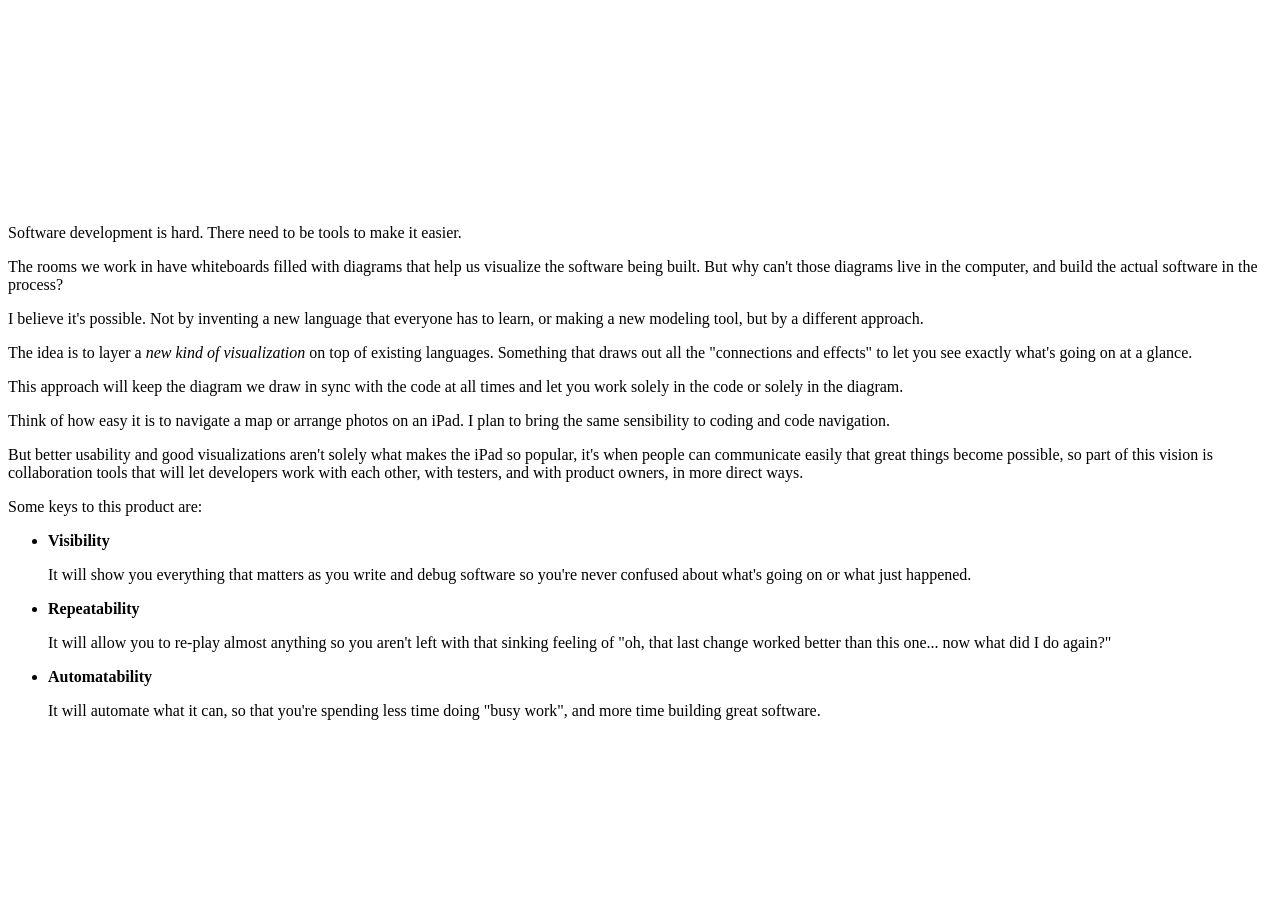
==== index.html @ c9d97ef0 "Remove contact and location details from index.html Removed contact information and location details" ====
<html>

<head>
  <title>co3de</title>
  <link rel="stylesheet" type="text/css" href="index.css" />

  <script src="three.js/build/three.min.js"></script>
  <script src="three.js/GeometryUtils.js"></script>

  <script src="three.js/Detector.js"></script>
  <script src="three.js/stats.min.js"></script>
</head>

<body>
  <div id="container" style="width:400px;height:200px;text-align: center;margin: auto;">
  </div>

<p>Software development is hard.  There need to be tools to make it easier.</p>

<p>The rooms we work in have whiteboards filled with diagrams that help us visualize the software being built.
But why can't those diagrams live in the computer, and build the actual software in the process?</p>

<p>I believe it's possible.  Not by inventing a new language that everyone has to learn, or making a new modeling tool,
but by a different approach.</p>

<p>The idea is to layer a <i>new kind of visualization</i> on top of existing languages.
Something that draws out all the "connections and effects" to let you see exactly what's going on at a glance.</p>

<p>This approach will keep the diagram we draw in sync with the code at all times and let you work solely in the code or
solely in the diagram.</p>

<p>Think of how easy it is to navigate a map or arrange photos on an iPad.   I plan to bring the same sensibility to coding and
code navigation.</p>

<p>But better usability and good visualizations aren't solely what makes the iPad so popular, it's when people can communicate
easily that great things become possible, so part of this vision is collaboration tools that will let
developers work with each other, with testers, and with product owners, in more direct ways.</p>

<p>Some keys to this product are:</p>

<ul>
<li><b>Visibility</b> <p> It will show you everything that matters as you write and debug software so you're never confused about
               what's going on or what just happened.</p>

<li><b>Repeatability</b> <p> It will allow you to re-play almost anything so you aren't left with that sinking feeling of "oh,
                  that last change worked better than this one... now what did I do again?"</p>

<li><b>Automatability</b> <p> It will automate what it can, so that you're spending less time doing "busy work",
                  and more time building great software.</p>
</ul>

<script src="code.js"></script>

</body>

</html>
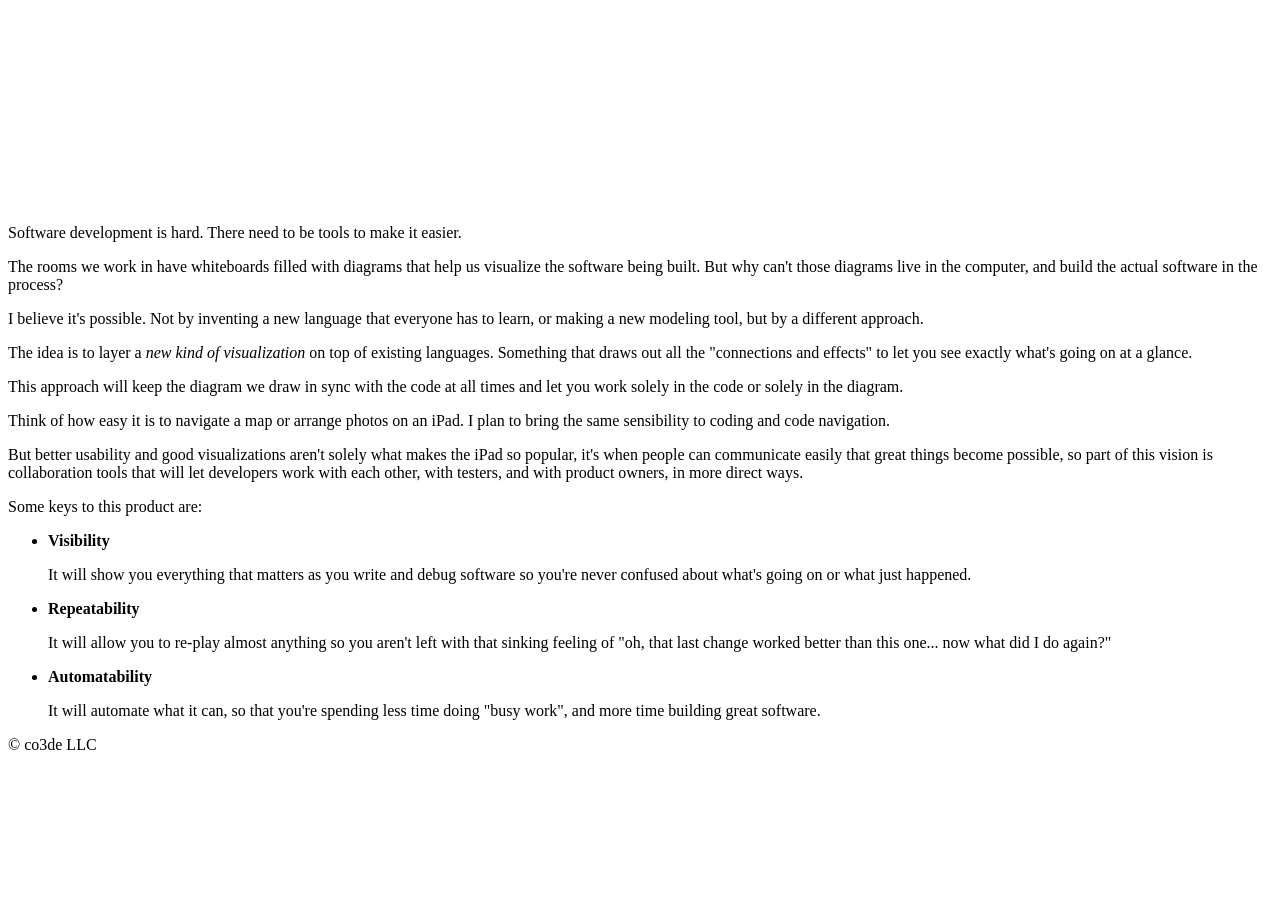
==== commit 4a5e64f9: "Add copyright notice to index.html" ====
--- a/index.html
+++ b/index.html
@@ -49,6 +49,7 @@
                   and more time building great software.</p>
 </ul>
 
+<p>&copy; co3de LLC</p>
 <script src="code.js"></script>
 
 </body>
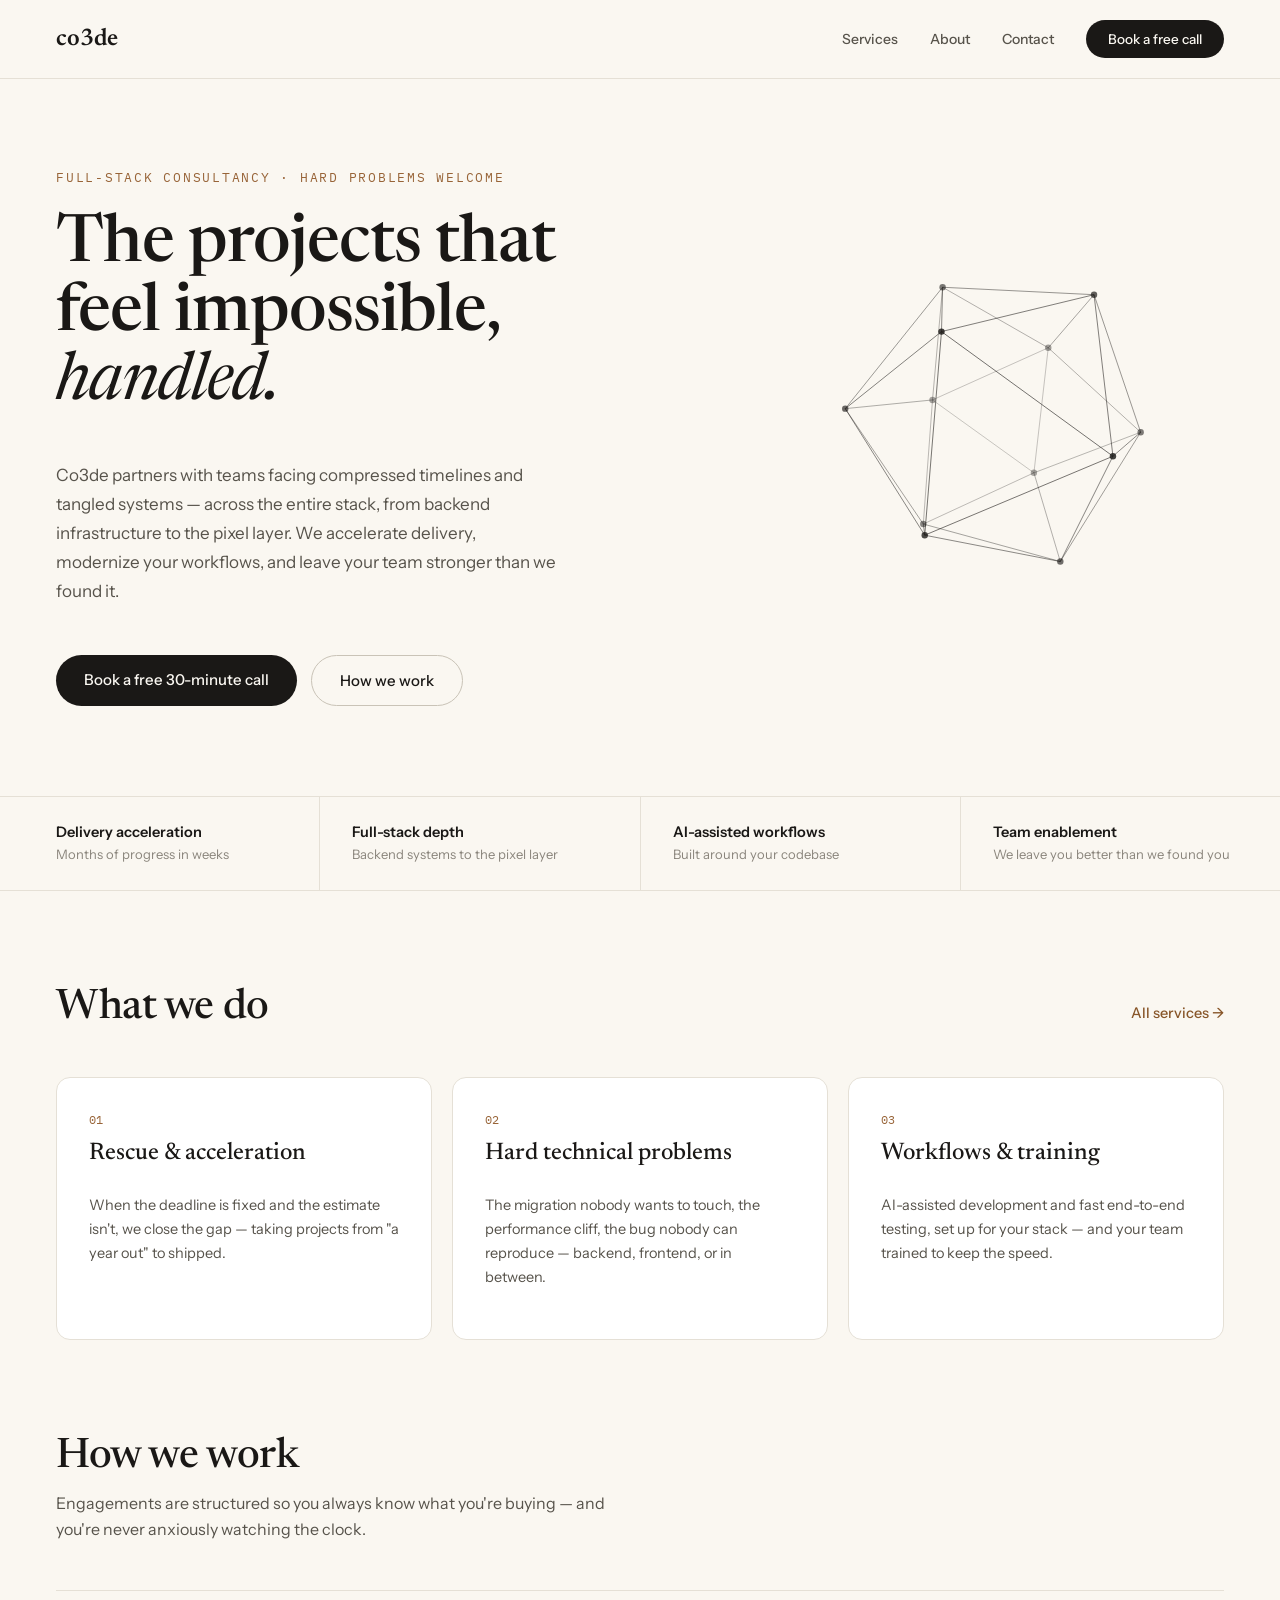
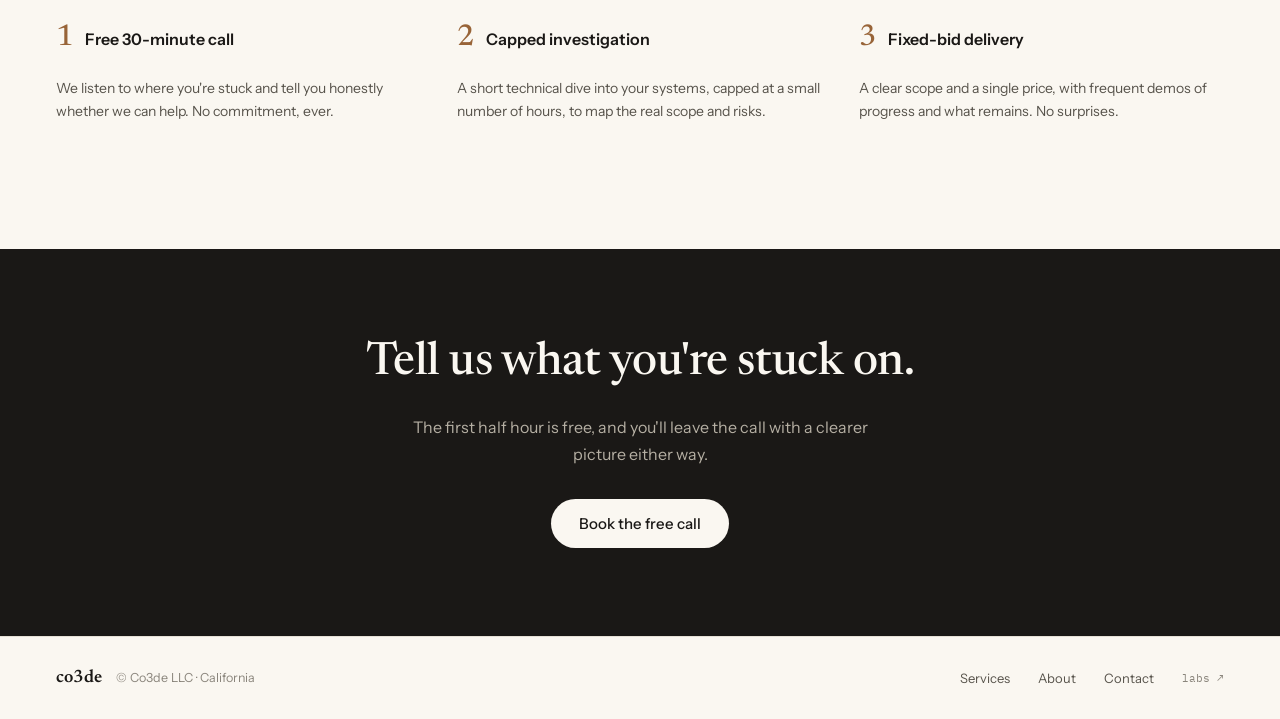
==== commit d98ecb8f: "Redesign co3de.com as 5-page consulting site Replace the old single-page Three.js landing with a ful" ====
--- a/index.html
+++ b/index.html
@@ -1,57 +1,163 @@
-<html>
+<!DOCTYPE html>
+<html lang="en">
+<head>
+  <meta charset="utf-8">
+  <meta name="viewport" content="width=device-width, initial-scale=1">
+  <title>Co3de — Full-Stack Software Consultancy</title>
+  <meta name="description" content="Co3de LLC takes on hard problems in software: project rescue, delivery acceleration, AI-assisted workflows, and team training. Free 30-minute consultation.">
+  <link rel="canonical" href="https://co3de.com/">
+  <meta property="og:title" content="Co3de — Full-Stack Software Consultancy">
+  <meta property="og:description" content="Co3de LLC takes on hard problems in software: project rescue, delivery acceleration, AI-assisted workflows, and team training. Free 30-minute consultation.">
+  <meta property="og:type" content="website">
+  <meta property="og:url" content="https://co3de.com/">
+  <link rel="preconnect" href="https://fonts.googleapis.com">
+  <link rel="preconnect" href="https://fonts.gstatic.com" crossorigin>
+  <link href="https://fonts.googleapis.com/css2?family=Newsreader:ital,opsz,wght@0,6..72,400..700;1,6..72,400..600&family=Instrument+Sans:wght@400;500;600&family=IBM+Plex+Mono:wght@400;500&display=swap" rel="stylesheet">
+  <link rel="icon" href="/favicon.svg" type="image/svg+xml">
+  <link rel="stylesheet" href="/css/style.css">
+  <script type="application/ld+json">
+  {
+    "@context": "https://schema.org",
+    "@type": "ProfessionalService",
+    "name": "Co3de LLC",
+    "url": "https://co3de.com",
+    "email": "hello@co3de.com",
+    "areaServed": "US",
+    "address": { "@type": "PostalAddress", "addressRegion": "California", "addressCountry": "US" }
+  }
+  </script>
+</head>
+<body>
+<div class="page">
 
-<head>
-  <title>co3de</title>
-  <link rel="stylesheet" type="text/css" href="index.css" />
+  <!-- NAV -->
+  <nav class="nav">
+    <a href="/" class="nav-wordmark">co3de</a>
+    <div class="nav-links">
+      <a href="/services" class="nav-link">Services</a>
+      <a href="/about" class="nav-link">About</a>
+      <a href="/contact" class="nav-link">Contact</a>
+      <a href="/contact" class="btn-pill btn-pill-sm btn-solid">Book a free call</a>
+    </div>
+  </nav>
 
-  <script src="three.js/build/three.min.js"></script>
-  <script src="three.js/GeometryUtils.js"></script>
+  <main>
+    <!-- HERO -->
+    <section class="hero">
+      <div class="hero-text">
+        <div class="eyebrow">Full-stack consultancy · Hard problems welcome</div>
+        <h1>The projects that feel impossible, <em>handled.</em></h1>
+        <p class="hero-body">Co3de partners with teams facing compressed timelines and tangled systems — across the entire stack, from backend infrastructure to the pixel layer. We accelerate delivery, modernize your workflows, and leave your team stronger than we found it.</p>
+        <div class="hero-ctas">
+          <a href="/contact" class="btn-pill btn-solid">Book a free 30-minute call</a>
+          <a href="/services" class="btn-pill btn-outline">How we work</a>
+        </div>
+      </div>
+      <div class="hero-canvas">
+        <canvas id="hero-canvas" aria-label="Rotating wireframe icosahedron"></canvas>
+      </div>
+    </section>
 
-  <script src="three.js/Detector.js"></script>
-  <script src="three.js/stats.min.js"></script>
-</head>
+    <!-- CAPABILITY STRIP -->
+    <section class="capability-strip">
+      <div class="capability-cell">
+        <div class="capability-title">Delivery acceleration</div>
+        <div class="capability-caption">Months of progress in weeks</div>
+      </div>
+      <div class="capability-cell">
+        <div class="capability-title">Full-stack depth</div>
+        <div class="capability-caption">Backend systems to the pixel layer</div>
+      </div>
+      <div class="capability-cell">
+        <div class="capability-title">AI-assisted workflows</div>
+        <div class="capability-caption">Built around your codebase</div>
+      </div>
+      <div class="capability-cell">
+        <div class="capability-title">Team enablement</div>
+        <div class="capability-caption">We leave you better than we found you</div>
+      </div>
+    </section>
 
-<body>
-  <div id="container" style="width:400px;height:200px;text-align: center;margin: auto;">
-  </div>
+    <!-- WHAT WE DO -->
+    <section class="section">
+      <div class="section-header">
+        <h2 class="section-title">What we do</h2>
+        <a href="/services" class="section-link">All services →</a>
+      </div>
+      <div class="card-grid">
+        <div class="card">
+          <div class="card-number">01</div>
+          <h3 class="card-title">Rescue &amp; acceleration</h3>
+          <p class="card-body">When the deadline is fixed and the estimate isn't, we close the gap — taking projects from "a year out" to shipped.</p>
+        </div>
+        <div class="card">
+          <div class="card-number">02</div>
+          <h3 class="card-title">Hard technical problems</h3>
+          <p class="card-body">The migration nobody wants to touch, the performance cliff, the bug nobody can reproduce — backend, frontend, or in between.</p>
+        </div>
+        <div class="card">
+          <div class="card-number">03</div>
+          <h3 class="card-title">Workflows &amp; training</h3>
+          <p class="card-body">AI-assisted development and fast end-to-end testing, set up for your stack — and your team trained to keep the speed.</p>
+        </div>
+      </div>
+    </section>
 
-<p>Software development is hard.  There need to be tools to make it easier.</p>
+    <!-- HOW WE WORK -->
+    <section class="section section-top">
+      <div class="how-section">
+        <h2 class="how-title">How we work</h2>
+        <p class="how-intro">Engagements are structured so you always know what you're buying — and you're never anxiously watching the clock.</p>
+      </div>
+      <div class="how-grid">
+        <div class="how-step">
+          <div class="how-step-header">
+            <span class="how-step-num">1</span>
+            <span class="how-step-name">Free 30-minute call</span>
+          </div>
+          <p class="how-step-body">We listen to where you're stuck and tell you honestly whether we can help. No commitment, ever.</p>
+        </div>
+        <div class="how-step">
+          <div class="how-step-header">
+            <span class="how-step-num">2</span>
+            <span class="how-step-name">Capped investigation</span>
+          </div>
+          <p class="how-step-body">A short technical dive into your systems, capped at a small number of hours, to map the real scope and risks.</p>
+        </div>
+        <div class="how-step">
+          <div class="how-step-header">
+            <span class="how-step-num">3</span>
+            <span class="how-step-name">Fixed-bid delivery</span>
+          </div>
+          <p class="how-step-body">A clear scope and a single price, with frequent demos of progress and what remains. No surprises.</p>
+        </div>
+      </div>
+    </section>
 
-<p>The rooms we work in have whiteboards filled with diagrams that help us visualize the software being built.
-But why can't those diagrams live in the computer, and build the actual software in the process?</p>
+    <!-- CTA BAND -->
+    <section class="cta-band">
+      <h2>Tell us what you're stuck on.</h2>
+      <p>The first half hour is free, and you'll leave the call with a clearer picture either way.</p>
+      <a href="/contact" class="btn-pill btn-light" style="margin-top: 8px">Book the free call</a>
+    </section>
+  </main>
 
-<p>I believe it's possible.  Not by inventing a new language that everyone has to learn, or making a new modeling tool,
-but by a different approach.</p>
+  <!-- FOOTER -->
+  <footer class="footer">
+    <div class="footer-left">
+      <span class="footer-wordmark">co3de</span>
+      <span class="footer-copy">© Co3de LLC · California</span>
+    </div>
+    <div class="footer-links">
+      <a href="/services" class="footer-link">Services</a>
+      <a href="/about" class="footer-link">About</a>
+      <a href="/contact" class="footer-link">Contact</a>
+      <a href="/labs" class="footer-labs">labs ↗</a>
+    </div>
+  </footer>
 
-<p>The idea is to layer a <i>new kind of visualization</i> on top of existing languages.
-Something that draws out all the "connections and effects" to let you see exactly what's going on at a glance.</p>
-
-<p>This approach will keep the diagram we draw in sync with the code at all times and let you work solely in the code or
-solely in the diagram.</p>
-
-<p>Think of how easy it is to navigate a map or arrange photos on an iPad.   I plan to bring the same sensibility to coding and
-code navigation.</p>
-
-<p>But better usability and good visualizations aren't solely what makes the iPad so popular, it's when people can communicate
-easily that great things become possible, so part of this vision is collaboration tools that will let
-developers work with each other, with testers, and with product owners, in more direct ways.</p>
-
-<p>Some keys to this product are:</p>
-
-<ul>
-<li><b>Visibility</b> <p> It will show you everything that matters as you write and debug software so you're never confused about
-               what's going on or what just happened.</p>
-
-<li><b>Repeatability</b> <p> It will allow you to re-play almost anything so you aren't left with that sinking feeling of "oh,
-                  that last change worked better than this one... now what did I do again?"</p>
-
-<li><b>Automatability</b> <p> It will automate what it can, so that you're spending less time doing "busy work",
-                  and more time building great software.</p>
-</ul>
-
-<p>&copy; co3de LLC</p>
-<script src="code.js"></script>
-
+</div>
+<script src="/js/animations.js"></script>
+<script>initIcosahedron(document.getElementById('hero-canvas'));</script>
 </body>
-
 </html>
--- a/css/style.css
+++ b/css/style.css
@@ -0,0 +1,922 @@
+/* Reset */
+html, body { margin: 0; padding: 0; background: var(--paper); }
+*, *::before, *::after { box-sizing: border-box; }
+
+/* Design tokens */
+:root {
+  --paper: #FAF7F1;
+  --ink: #1A1816;
+  --body: #57534B;
+  --muted: #8A857C;
+  --border: #E5E0D6;
+  --border-tinted: #E0DACE;
+  --border-input: #D8D3C9;
+  --border-hover: #C9C3B7;
+  --bronze: #9A7142;
+  --bronze: oklch(0.55 0.09 60);
+  --bronze-hover: oklch(0.5 0.09 60);
+  --btn-hover: #3B362E;
+  --btn-light-hover: #E5E0D6;
+  --tinted-bg: #F3EFE6;
+  --dark-muted: #B5AFA3;
+  --error: oklch(0.5 0.16 30);
+  --font-serif: 'Newsreader', Georgia, serif;
+  --font-sans: 'Instrument Sans', system-ui, sans-serif;
+  --font-mono: 'IBM Plex Mono', monospace;
+  --gutter: clamp(20px, 5vw, 56px);
+  --section-py: clamp(48px, 7vw, 96px);
+}
+
+/* Base typography */
+body {
+  font-family: var(--font-sans);
+  color: var(--ink);
+  background: var(--paper);
+  min-height: 100vh;
+  -webkit-font-smoothing: antialiased;
+  -moz-osx-font-smoothing: grayscale;
+}
+
+a { transition: color 150ms ease, background 150ms ease, border-color 150ms ease; }
+
+/* Page wrapper */
+.page {
+  display: flex;
+  flex-direction: column;
+  min-height: 100vh;
+}
+
+/* ---- NAV ---- */
+.nav {
+  display: flex;
+  align-items: center;
+  justify-content: space-between;
+  flex-wrap: wrap;
+  gap: 12px 24px;
+  padding: 20px var(--gutter);
+  border-bottom: 1px solid var(--border);
+}
+.nav-wordmark {
+  font-family: var(--font-serif);
+  font-size: 24px;
+  font-weight: 600;
+  color: var(--ink);
+  text-decoration: none;
+}
+.nav-links {
+  display: flex;
+  align-items: center;
+  flex-wrap: wrap;
+  gap: 12px clamp(16px, 2.5vw, 36px);
+  font-size: 14px;
+  font-weight: 500;
+}
+.nav-link {
+  color: var(--body);
+  text-decoration: none;
+}
+.nav-link:hover { color: var(--ink); }
+.nav-link.active { color: var(--ink); }
+.btn-pill {
+  display: inline-block;
+  padding: 15px 28px;
+  border-radius: 999px;
+  font-size: 15px;
+  font-weight: 500;
+  text-decoration: none;
+  cursor: pointer;
+  transition: background 150ms ease, border-color 150ms ease;
+}
+.btn-pill-sm {
+  padding: 11px 22px;
+  font-size: 13.5px;
+}
+.btn-solid {
+  background: var(--ink);
+  color: var(--paper);
+}
+.btn-solid:hover { background: var(--btn-hover); }
+.btn-outline {
+  border: 1px solid var(--border-hover);
+  color: var(--ink);
+  background: transparent;
+}
+.btn-outline:hover { border-color: var(--ink); }
+.btn-light {
+  background: var(--paper);
+  color: var(--ink);
+}
+.btn-light:hover { background: var(--btn-light-hover); }
+
+/* ---- FOOTER ---- */
+.footer {
+  display: flex;
+  align-items: center;
+  justify-content: space-between;
+  padding: 32px var(--gutter);
+  border-top: 1px solid var(--border);
+  flex-wrap: wrap;
+  gap: 16px;
+}
+.footer-left {
+  display: flex;
+  align-items: baseline;
+  gap: 14px;
+}
+.footer-wordmark {
+  font-family: var(--font-serif);
+  font-size: 18px;
+  font-weight: 600;
+}
+.footer-copy {
+  font-size: 12.5px;
+  color: var(--muted);
+}
+.footer-links {
+  display: flex;
+  align-items: center;
+  gap: 28px;
+  font-size: 13px;
+  color: var(--body);
+}
+.footer-link {
+  color: var(--body);
+  text-decoration: none;
+}
+.footer-link:hover { color: var(--ink); }
+.footer-labs {
+  font-family: var(--font-mono);
+  font-size: 11px;
+  color: var(--muted);
+  text-decoration: none;
+}
+.footer-labs:hover { color: var(--ink); }
+
+/* ---- EYEBROW ---- */
+.eyebrow {
+  font-family: var(--font-mono);
+  font-size: 12.5px;
+  letter-spacing: 0.14em;
+  text-transform: uppercase;
+  color: var(--bronze);
+}
+
+/* ---- CTA BAND ---- */
+.cta-band {
+  background: var(--ink);
+  color: var(--paper);
+  padding: clamp(56px, 8vw, 88px) var(--gutter);
+  display: flex;
+  flex-direction: column;
+  align-items: center;
+  gap: 24px;
+  text-align: center;
+}
+.cta-band h2 {
+  font-family: var(--font-serif);
+  font-size: clamp(32px, 4.5vw, 46px);
+  font-weight: 500;
+  letter-spacing: -0.01em;
+  max-width: 640px;
+  line-height: 1.15;
+  text-wrap: balance;
+  margin: 0;
+}
+.cta-band p {
+  font-size: 16px;
+  line-height: 1.65;
+  color: var(--dark-muted);
+  max-width: 480px;
+  text-wrap: pretty;
+  margin: 0;
+}
+.cta-band-about {
+  padding: clamp(48px, 7vw, 72px) var(--gutter);
+  margin-top: auto;
+}
+.cta-band-about h2 {
+  font-size: clamp(30px, 3.5vw, 40px);
+}
+
+/* ---- HERO (Home) ---- */
+.hero {
+  display: flex;
+  flex-wrap: wrap;
+  align-items: center;
+}
+.hero-text {
+  flex: 1 1 480px;
+  padding: var(--section-py) var(--gutter);
+  display: flex;
+  flex-direction: column;
+  gap: 26px;
+}
+.hero h1 {
+  font-family: var(--font-serif);
+  font-size: clamp(38px, 5.5vw, 66px);
+  font-weight: 500;
+  line-height: 1.05;
+  letter-spacing: -0.015em;
+  text-wrap: pretty;
+  margin: 0;
+}
+.hero h1 em {
+  font-style: italic;
+  font-weight: 400;
+}
+.hero-body {
+  font-size: 17px;
+  line-height: 1.7;
+  color: var(--body);
+  max-width: 500px;
+  text-wrap: pretty;
+}
+.hero-ctas {
+  display: flex;
+  flex-wrap: wrap;
+  gap: 14px;
+  margin-top: 6px;
+}
+.hero-canvas {
+  flex: 1 1 320px;
+  display: flex;
+  align-items: center;
+  justify-content: center;
+  padding: 24px 24px 56px;
+}
+.hero-canvas canvas {
+  width: min(440px, 80vw);
+  aspect-ratio: 1 / 1;
+}
+
+/* ---- CAPABILITY STRIP ---- */
+.capability-strip {
+  display: grid;
+  grid-template-columns: repeat(auto-fit, minmax(230px, 1fr));
+  gap: 1px;
+  background: var(--border);
+  border-top: 1px solid var(--border);
+  border-bottom: 1px solid var(--border);
+}
+.capability-cell {
+  background: var(--paper);
+  padding: 26px 32px;
+  display: flex;
+  flex-direction: column;
+  gap: 4px;
+}
+.capability-cell:first-child {
+  padding-left: var(--gutter);
+}
+.capability-title {
+  font-size: 14.5px;
+  font-weight: 600;
+}
+.capability-caption {
+  font-size: 13px;
+  color: var(--muted);
+  line-height: 1.5;
+}
+
+/* ---- SECTION ---- */
+.section {
+  padding: clamp(56px, 8vw, 96px) var(--gutter);
+}
+.section-top {
+  padding-top: 0;
+}
+.section-header {
+  display: flex;
+  align-items: baseline;
+  justify-content: space-between;
+  gap: 24px;
+  margin-bottom: 48px;
+}
+.section-title {
+  font-family: var(--font-serif);
+  font-size: clamp(30px, 3.5vw, 42px);
+  font-weight: 500;
+  letter-spacing: -0.01em;
+  margin: 0;
+}
+.section-link {
+  font-size: 14.5px;
+  font-weight: 500;
+  color: var(--bronze-hover);
+  text-decoration: none;
+  white-space: nowrap;
+}
+.section-link:hover { color: var(--ink); }
+
+/* ---- CARDS ---- */
+.card-grid {
+  display: grid;
+  grid-template-columns: repeat(auto-fit, minmax(min(100%, 260px), 1fr));
+  gap: 20px;
+}
+.card {
+  border: 1px solid var(--border);
+  border-radius: 14px;
+  padding: 34px 32px;
+  display: flex;
+  flex-direction: column;
+  gap: 12px;
+  background: #FFFFFF;
+  transition: border-color 150ms ease;
+}
+.card:hover { border-color: var(--border-hover); }
+.card-number {
+  font-family: var(--font-mono);
+  font-size: 12px;
+  color: var(--bronze);
+}
+.card-title {
+  font-family: var(--font-serif);
+  font-size: 24px;
+  font-weight: 500;
+  line-height: 1.2;
+  margin: 0;
+}
+.card-body {
+  font-size: 14.5px;
+  line-height: 1.65;
+  color: var(--body);
+}
+
+/* ---- HOW WE WORK ---- */
+.how-section {
+  display: flex;
+  flex-direction: column;
+  gap: 12px;
+  margin-bottom: 48px;
+}
+.how-title {
+  font-family: var(--font-serif);
+  font-size: clamp(30px, 3.5vw, 42px);
+  font-weight: 500;
+  letter-spacing: -0.01em;
+  margin: 0;
+}
+.how-intro {
+  font-size: 16px;
+  line-height: 1.65;
+  color: var(--body);
+  max-width: 560px;
+  text-wrap: pretty;
+  margin: 0;
+}
+.how-grid {
+  display: grid;
+  grid-template-columns: repeat(auto-fit, minmax(min(100%, 260px), 1fr));
+  gap: 0 36px;
+  border-top: 1px solid var(--border);
+}
+.how-step {
+  padding: 32px 0 16px;
+  display: flex;
+  flex-direction: column;
+  gap: 10px;
+}
+.how-step-header {
+  display: flex;
+  align-items: baseline;
+  gap: 12px;
+}
+.how-step-num {
+  font-family: var(--font-serif);
+  font-size: 30px;
+  font-weight: 500;
+  color: var(--bronze);
+}
+.how-step-name {
+  font-size: 16px;
+  font-weight: 600;
+}
+.how-step-body {
+  font-size: 14px;
+  line-height: 1.65;
+  color: var(--body);
+}
+
+/* ---- SERVICES PAGE ---- */
+.services-header {
+  display: flex;
+  flex-wrap: wrap;
+  align-items: center;
+  padding: clamp(48px, 7vw, 80px) var(--gutter) clamp(40px, 6vw, 64px);
+  gap: 32px;
+}
+.services-header-text {
+  flex: 1 1 420px;
+  display: flex;
+  flex-direction: column;
+  gap: 20px;
+}
+.services-header h1 {
+  font-family: var(--font-serif);
+  font-size: clamp(34px, 4.5vw, 54px);
+  font-weight: 500;
+  line-height: 1.07;
+  letter-spacing: -0.015em;
+  max-width: 640px;
+  text-wrap: pretty;
+  margin: 0;
+}
+.services-header-body {
+  font-size: 16.5px;
+  line-height: 1.7;
+  color: var(--body);
+  max-width: 560px;
+  text-wrap: pretty;
+}
+.services-header canvas {
+  width: min(260px, 60vw);
+  aspect-ratio: 1 / 1;
+}
+.service-list {
+  padding: 0 var(--gutter) clamp(48px, 7vw, 80px);
+  display: flex;
+  flex-direction: column;
+}
+.service-row {
+  display: flex;
+  flex-wrap: wrap;
+  gap: 16px 32px;
+  padding: 36px 0;
+  border-top: 1px solid var(--border);
+}
+.service-row:last-child {
+  border-bottom: 1px solid var(--border);
+}
+.service-num {
+  font-family: var(--font-mono);
+  font-size: 13px;
+  color: var(--bronze);
+  padding-top: 8px;
+  width: 48px;
+}
+.service-name {
+  font-family: var(--font-serif);
+  font-size: clamp(23px, 2.4vw, 28px);
+  font-weight: 500;
+  line-height: 1.2;
+  flex: 1 1 240px;
+}
+.service-desc {
+  font-size: 15px;
+  line-height: 1.7;
+  color: var(--body);
+  text-wrap: pretty;
+  flex: 1.3 1 320px;
+}
+
+/* Engagement model band */
+.engagement-band {
+  background: var(--tinted-bg);
+  padding: clamp(48px, 7vw, 80px) var(--gutter);
+  display: flex;
+  flex-direction: column;
+  gap: 44px;
+}
+.engagement-band h2 {
+  font-family: var(--font-serif);
+  font-size: clamp(30px, 3.5vw, 40px);
+  font-weight: 500;
+  letter-spacing: -0.01em;
+  margin: 0;
+}
+.engagement-intro {
+  font-size: 16px;
+  line-height: 1.65;
+  color: var(--body);
+  max-width: 560px;
+  text-wrap: pretty;
+  margin: 0;
+}
+.engagement-card {
+  background: #FFFFFF;
+  border: 1px solid var(--border-tinted);
+  border-radius: 14px;
+  padding: 30px 30px 34px;
+  display: flex;
+  flex-direction: column;
+  gap: 10px;
+}
+.engagement-card-header {
+  display: flex;
+  align-items: baseline;
+  justify-content: space-between;
+}
+.engagement-card-num {
+  font-family: var(--font-serif);
+  font-size: 30px;
+  font-weight: 500;
+  color: var(--bronze);
+}
+.engagement-card-tag {
+  font-family: var(--font-mono);
+  font-size: 11px;
+  color: var(--muted);
+}
+.engagement-card-title {
+  font-size: 16px;
+  font-weight: 600;
+}
+.engagement-card-body {
+  font-size: 14px;
+  line-height: 1.65;
+  color: var(--body);
+}
+.engagement-band > .btn-pill {
+  align-self: flex-start;
+}
+
+/* ---- ABOUT PAGE ---- */
+.about-header {
+  padding: clamp(48px, 7vw, 80px) var(--gutter) 0;
+  display: flex;
+  flex-direction: column;
+  gap: 20px;
+  max-width: 820px;
+}
+.about-header h1 {
+  font-family: var(--font-serif);
+  font-size: clamp(34px, 4.5vw, 54px);
+  font-weight: 500;
+  line-height: 1.07;
+  letter-spacing: -0.015em;
+  text-wrap: pretty;
+  margin: 0;
+}
+.about-story {
+  padding: 48px var(--gutter) clamp(48px, 7vw, 80px);
+  display: grid;
+  grid-template-columns: repeat(auto-fit, minmax(min(100%, 380px), 1fr));
+  gap: clamp(40px, 5vw, 72px);
+}
+.about-paragraphs {
+  display: flex;
+  flex-direction: column;
+  gap: 24px;
+  font-size: 16.5px;
+  line-height: 1.75;
+  color: var(--body);
+  max-width: 600px;
+}
+.about-paragraphs p {
+  text-wrap: pretty;
+  margin: 0;
+}
+.principles {
+  display: flex;
+  flex-direction: column;
+  gap: 14px;
+}
+.principles-label {
+  font-size: 13px;
+  font-weight: 600;
+  text-transform: uppercase;
+  letter-spacing: 0.08em;
+  color: var(--muted);
+  padding-bottom: 6px;
+}
+.principle {
+  border-top: 1px solid var(--border);
+  padding: 20px 0;
+  display: flex;
+  flex-direction: column;
+  gap: 6px;
+}
+.principle:last-child {
+  border-bottom: 1px solid var(--border);
+}
+.principle-title {
+  font-family: var(--font-serif);
+  font-size: 21px;
+  font-weight: 500;
+}
+.principle-desc {
+  font-size: 14px;
+  line-height: 1.6;
+  color: var(--muted);
+}
+
+/* Labs callout */
+.labs-callout {
+  margin: 0 var(--gutter) clamp(48px, 7vw, 80px);
+  border: 1px solid var(--border);
+  border-radius: 14px;
+  padding: 28px 32px;
+  display: flex;
+  flex-wrap: wrap;
+  align-items: center;
+  justify-content: space-between;
+  gap: 18px 24px;
+  background: var(--tinted-bg);
+}
+.labs-callout-label {
+  font-family: var(--font-mono);
+  font-size: 11px;
+  letter-spacing: 0.12em;
+  text-transform: uppercase;
+  color: var(--muted);
+}
+.labs-callout-body {
+  font-size: 14.5px;
+  line-height: 1.6;
+  color: var(--body);
+  max-width: 560px;
+}
+.labs-callout-link {
+  font-size: 14px;
+  font-weight: 500;
+  color: var(--bronze-hover);
+  text-decoration: none;
+  white-space: nowrap;
+}
+.labs-callout-link:hover { color: var(--ink); }
+
+/* ---- LABS PAGE ---- */
+.labs-article {
+  padding: clamp(48px, 7vw, 80px) var(--gutter) var(--section-py);
+  display: flex;
+  justify-content: center;
+  flex: 1;
+}
+.labs-content {
+  max-width: 660px;
+  display: flex;
+  flex-direction: column;
+  gap: 26px;
+}
+.labs-content h1 {
+  font-family: var(--font-serif);
+  font-size: clamp(32px, 4.5vw, 46px);
+  font-weight: 500;
+  line-height: 1.1;
+  letter-spacing: -0.015em;
+  text-wrap: pretty;
+  margin: 0;
+}
+.labs-body {
+  font-size: 16.5px;
+  line-height: 1.8;
+  color: var(--body);
+  display: flex;
+  flex-direction: column;
+  gap: 20px;
+}
+.labs-body p {
+  text-wrap: pretty;
+  margin: 0;
+}
+.labs-principles {
+  display: flex;
+  flex-direction: column;
+  margin-top: 8px;
+}
+.labs-principle {
+  border-top: 1px solid var(--border);
+  padding: 20px 0;
+  display: grid;
+  grid-template-columns: minmax(110px, 160px) 1fr;
+  gap: 20px;
+}
+.labs-principle:last-child {
+  border-bottom: 1px solid var(--border);
+}
+.labs-principle-label {
+  font-family: var(--font-serif);
+  font-size: 19px;
+  font-weight: 500;
+}
+.labs-principle-desc {
+  font-size: 14.5px;
+  line-height: 1.7;
+  color: var(--body);
+}
+.labs-note {
+  font-size: 14px;
+  line-height: 1.65;
+  color: var(--muted);
+  text-wrap: pretty;
+}
+.labs-back {
+  font-size: 14.5px;
+  font-weight: 500;
+  color: var(--bronze-hover);
+  text-decoration: none;
+}
+.labs-back:hover { color: var(--ink); }
+
+/* ---- CONTACT PAGE ---- */
+.contact-grid {
+  display: grid;
+  grid-template-columns: repeat(auto-fit, minmax(min(100%, 380px), 1fr));
+  gap: clamp(40px, 5vw, 72px);
+  padding: clamp(48px, 7vw, 80px) var(--gutter) var(--section-py);
+  flex: 1;
+}
+.contact-left {
+  display: flex;
+  flex-direction: column;
+  gap: 24px;
+  max-width: 480px;
+}
+.contact-left h1 {
+  font-family: var(--font-serif);
+  font-size: clamp(34px, 4.5vw, 52px);
+  font-weight: 500;
+  line-height: 1.07;
+  letter-spacing: -0.015em;
+  text-wrap: pretty;
+  margin: 0;
+}
+.contact-intro {
+  font-size: 16px;
+  line-height: 1.7;
+  color: var(--body);
+  text-wrap: pretty;
+}
+.contact-steps {
+  display: flex;
+  flex-direction: column;
+  margin-top: 12px;
+}
+.contact-step {
+  display: flex;
+  gap: 16px;
+  align-items: baseline;
+  padding: 16px 0;
+  border-top: 1px solid var(--border);
+}
+.contact-step:last-child {
+  border-bottom: 1px solid var(--border);
+}
+.contact-step-num {
+  font-family: var(--font-serif);
+  font-size: 22px;
+  font-weight: 500;
+  color: var(--bronze);
+  min-width: 24px;
+}
+.contact-step-text {
+  font-size: 14.5px;
+  line-height: 1.6;
+  color: var(--body);
+}
+.contact-step-text strong {
+  color: var(--ink);
+  font-weight: 600;
+}
+.contact-email {
+  display: flex;
+  align-items: center;
+  gap: 20px;
+  margin-top: 8px;
+}
+.contact-email canvas {
+  width: 96px;
+  height: 96px;
+}
+.contact-email-text {
+  font-size: 13.5px;
+  line-height: 1.6;
+  color: var(--muted);
+}
+.contact-email-link {
+  color: var(--bronze-hover);
+  text-decoration: none;
+  font-weight: 500;
+}
+.contact-email-link:hover { color: var(--ink); }
+
+/* Form card */
+.form-card {
+  background: #FFFFFF;
+  border: 1px solid var(--border-tinted);
+  border-radius: 16px;
+  padding: clamp(24px, 3.5vw, 40px);
+  display: flex;
+  flex-direction: column;
+  gap: 22px;
+  box-shadow: 0 24px 48px -36px rgba(26,24,22,0.3);
+}
+.form-row {
+  display: grid;
+  grid-template-columns: repeat(auto-fit, minmax(min(100%, 200px), 1fr));
+  gap: 18px;
+}
+.form-group {
+  display: flex;
+  flex-direction: column;
+  gap: 8px;
+}
+.form-label {
+  font-size: 13px;
+  font-weight: 600;
+  color: var(--body);
+}
+.form-label-optional {
+  font-weight: 400;
+  color: var(--muted);
+}
+.form-input,
+.form-textarea {
+  font-family: var(--font-sans);
+  font-size: 15px;
+  padding: 13px 16px;
+  border: 1px solid var(--border-input);
+  border-radius: 10px;
+  background: var(--paper);
+  color: var(--ink);
+  outline: none;
+  width: 100%;
+  transition: border-color 150ms ease, background 150ms ease;
+}
+.form-input:focus,
+.form-textarea:focus {
+  border-color: var(--bronze);
+  background: #FFFFFF;
+}
+.form-textarea {
+  resize: vertical;
+  line-height: 1.6;
+}
+.form-error {
+  font-size: 13.5px;
+  color: var(--error);
+  line-height: 1.5;
+}
+.form-submit {
+  font-family: var(--font-sans);
+  background: var(--ink);
+  color: var(--paper);
+  padding: 16px 28px;
+  border-radius: 999px;
+  font-size: 15px;
+  font-weight: 500;
+  border: none;
+  cursor: pointer;
+  align-self: flex-start;
+  transition: background 150ms ease;
+}
+.form-submit:hover { background: var(--btn-hover); }
+
+/* Success state */
+.form-success {
+  background: #FFFFFF;
+  border: 1px solid var(--border-tinted);
+  border-radius: 16px;
+  padding: clamp(40px, 6vw, 64px) clamp(24px, 4vw, 48px);
+  display: flex;
+  flex-direction: column;
+  align-items: center;
+  gap: 18px;
+  text-align: center;
+  box-shadow: 0 24px 48px -36px rgba(26,24,22,0.3);
+}
+.form-success-icon {
+  width: 56px;
+  height: 56px;
+  border-radius: 50%;
+  background: var(--bronze);
+  color: var(--paper);
+  display: flex;
+  align-items: center;
+  justify-content: center;
+  font-size: 26px;
+}
+.form-success h2 {
+  font-family: var(--font-serif);
+  font-size: 30px;
+  font-weight: 500;
+  margin: 0;
+}
+.form-success p {
+  font-size: 15px;
+  line-height: 1.65;
+  color: var(--body);
+  max-width: 360px;
+  margin: 0;
+}
+.form-reset-link {
+  font-size: 14px;
+  font-weight: 500;
+  color: var(--bronze-hover);
+  cursor: pointer;
+  margin-top: 8px;
+  background: none;
+  border: none;
+  font-family: var(--font-sans);
+}
+.form-reset-link:hover { color: var(--ink); }
+
+[hidden] { display: none !important; }
+
+@media (prefers-reduced-motion: reduce) {
+  *, *::before, *::after {
+    transition-duration: 0s !important;
+    animation-duration: 0s !important;
+  }
+}
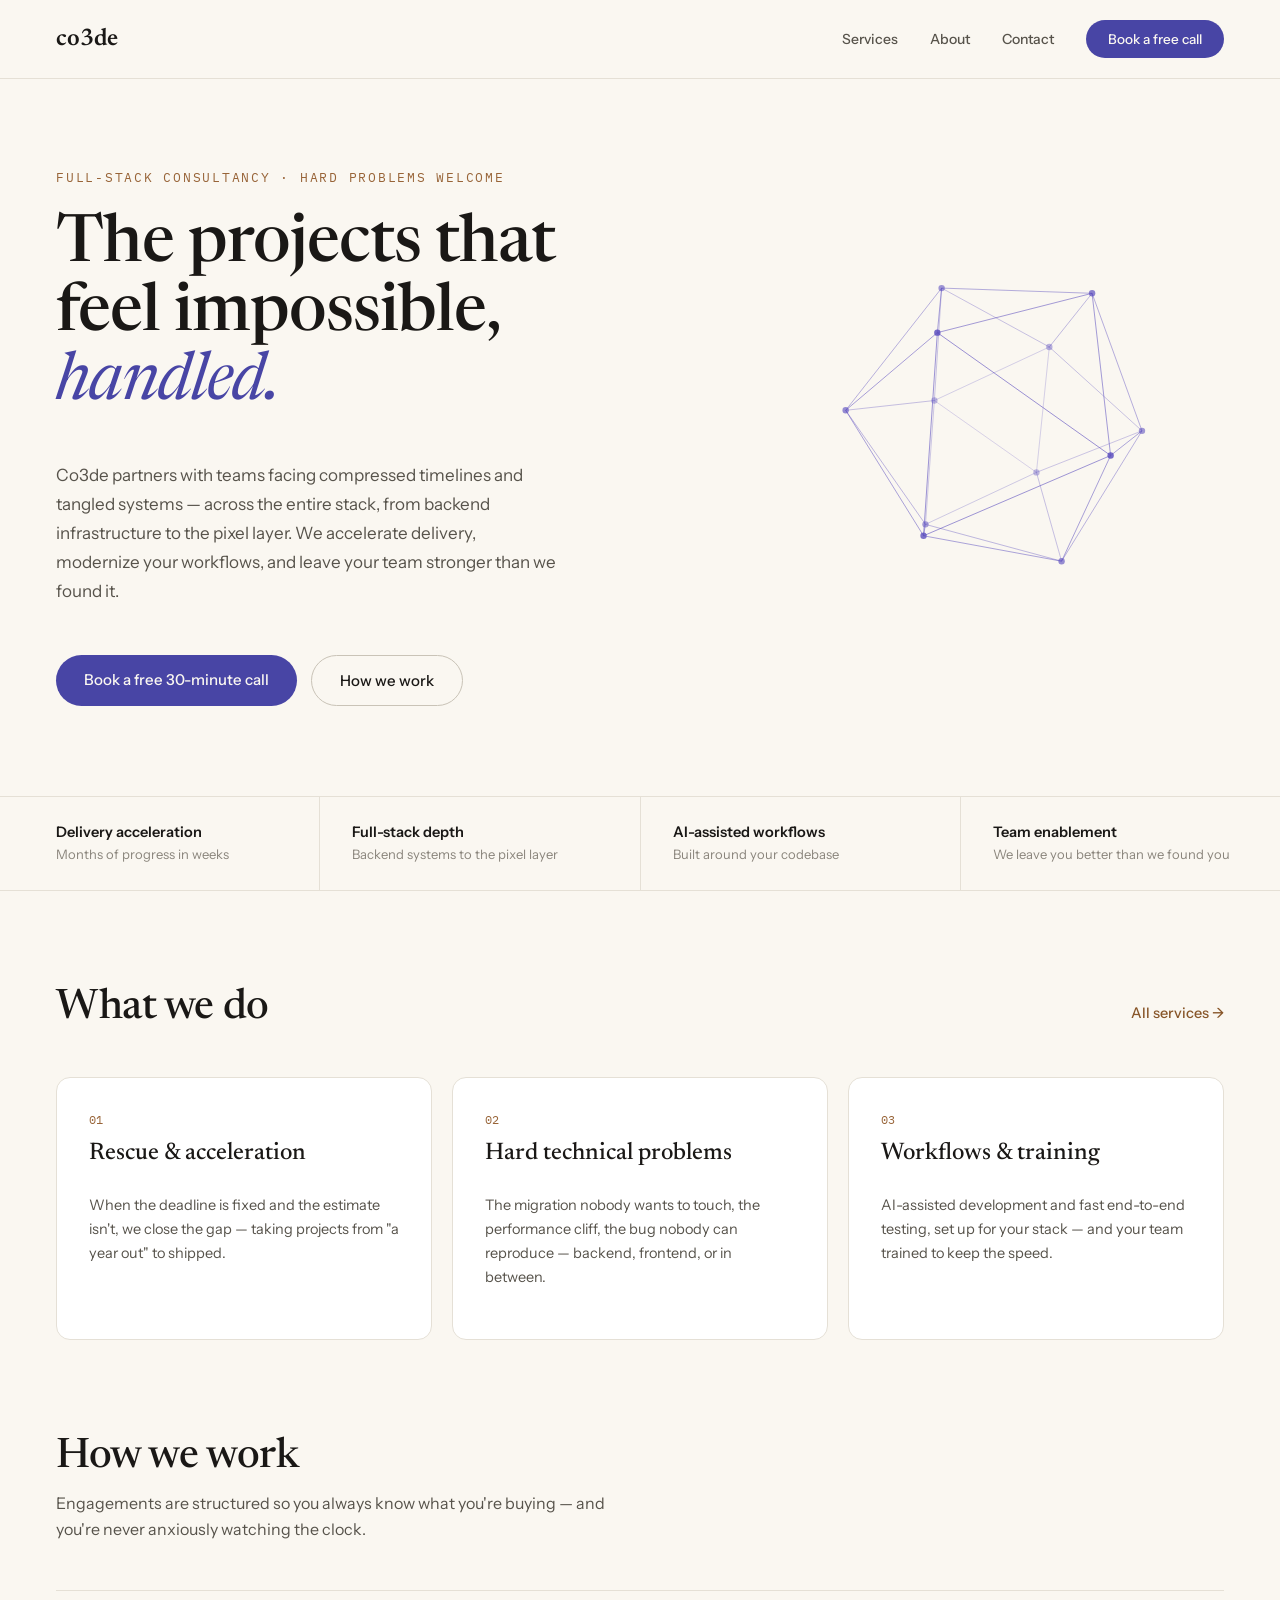
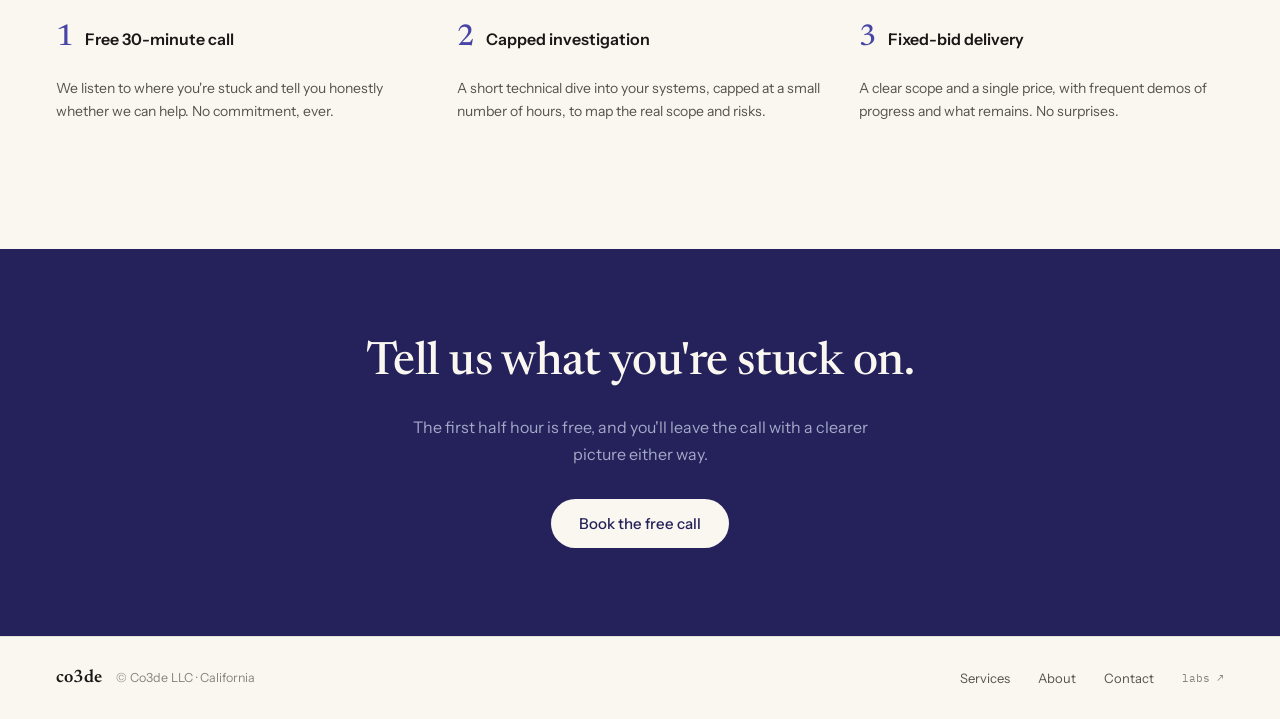
==== commit c45f3181: "Add typewriter effect for hero "handled." text Co-Authored-By: Claude Opus 4.6 (1M context) <noreply" ====
--- a/index.html
+++ b/index.html
@@ -46,7 +46,7 @@
     <section class="hero">
       <div class="hero-text">
         <div class="eyebrow">Full-stack consultancy · Hard problems welcome</div>
-        <h1>The projects that feel impossible, <em>handled.</em></h1>
+        <h1>The projects that feel impossible, <em id="hero-typed" aria-label="handled."></em><span class="hero-cursor" id="hero-cursor"></span></h1>
         <p class="hero-body">Co3de partners with teams facing compressed timelines and tangled systems — across the entire stack, from backend infrastructure to the pixel layer. We accelerate delivery, modernize your workflows, and leave your team stronger than we found it.</p>
         <div class="hero-ctas">
           <a href="/contact" class="btn-pill btn-solid">Book a free 30-minute call</a>
@@ -158,6 +158,29 @@
 
 </div>
 <script src="/js/animations.js"></script>
-<script>initIcosahedron(document.getElementById('hero-canvas'));</script>
+<script>
+initIcosahedron(document.getElementById('hero-canvas'));
+(function () {
+  var el = document.getElementById('hero-typed');
+  var cursor = document.getElementById('hero-cursor');
+  var text = 'handled.';
+  var i = 0;
+  var delay = 600;
+  var speed = 115;
+  if (window.matchMedia('(prefers-reduced-motion: reduce)').matches) {
+    el.textContent = text;
+    cursor.style.display = 'none';
+    return;
+  }
+  setTimeout(function type() {
+    el.textContent = text.slice(0, ++i);
+    if (i < text.length) {
+      setTimeout(type, speed);
+    } else {
+      cursor.style.display = 'none';
+    }
+  }, delay);
+})();
+</script>
 </body>
 </html>
--- a/css/style.css
+++ b/css/style.css
@@ -15,6 +15,10 @@
   --bronze: #9A7142;
   --bronze: oklch(0.55 0.09 60);
   --bronze-hover: oklch(0.5 0.09 60);
+  --indigo: oklch(0.45 0.15 280);
+  --indigo-hover: oklch(0.39 0.14 280);
+  --indigo-band: oklch(0.29 0.10 280);
+  --indigo-band-muted: oklch(0.74 0.045 280);
   --btn-hover: #3B362E;
   --btn-light-hover: #E5E0D6;
   --tinted-bg: #F3EFE6;
@@ -92,10 +96,10 @@
   font-size: 13.5px;
 }
 .btn-solid {
-  background: var(--ink);
+  background: var(--indigo);
   color: var(--paper);
 }
-.btn-solid:hover { background: var(--btn-hover); }
+.btn-solid:hover { background: var(--indigo-hover); }
 .btn-outline {
   border: 1px solid var(--border-hover);
   color: var(--ink);
@@ -104,7 +108,7 @@
 .btn-outline:hover { border-color: var(--ink); }
 .btn-light {
   background: var(--paper);
-  color: var(--ink);
+  color: var(--indigo-band);
 }
 .btn-light:hover { background: var(--btn-light-hover); }
 
@@ -163,7 +167,7 @@
 
 /* ---- CTA BAND ---- */
 .cta-band {
-  background: var(--ink);
+  background: var(--indigo-band);
   color: var(--paper);
   padding: clamp(56px, 8vw, 88px) var(--gutter);
   display: flex;
@@ -185,7 +189,7 @@
 .cta-band p {
   font-size: 16px;
   line-height: 1.65;
-  color: var(--dark-muted);
+  color: var(--indigo-band-muted);
   max-width: 480px;
   text-wrap: pretty;
   margin: 0;
@@ -223,6 +227,25 @@
 .hero h1 em {
   font-style: italic;
   font-weight: 400;
+  color: var(--indigo);
+}
+.hero-cursor {
+  display: inline-block;
+  width: 2px;
+  height: 0.75em;
+  background: var(--indigo);
+  margin-left: 2px;
+  vertical-align: baseline;
+  animation: blink 0.6s steps(1) infinite;
+}
+.hero-cursor.done {
+  animation: blink 0.6s steps(1) forwards;
+  animation-iteration-count: 3;
+  animation-fill-mode: forwards;
+}
+@keyframes blink {
+  0%, 100% { opacity: 1; }
+  50% { opacity: 0; }
 }
 .hero-body {
   font-size: 17px;
@@ -265,8 +288,10 @@
   flex-direction: column;
   gap: 4px;
 }
-.capability-cell:first-child {
-  padding-left: var(--gutter);
+@media (min-width: 920px) {
+  .capability-cell:first-child {
+    padding-left: var(--gutter);
+  }
 }
 .capability-title {
   font-size: 14.5px;
@@ -386,7 +411,7 @@
   font-family: var(--font-serif);
   font-size: 30px;
   font-weight: 500;
-  color: var(--bronze);
+  color: var(--indigo);
 }
 .how-step-name {
   font-size: 16px;
@@ -511,7 +536,7 @@
   font-family: var(--font-serif);
   font-size: 30px;
   font-weight: 500;
-  color: var(--bronze);
+  color: var(--indigo);
 }
 .engagement-card-tag {
   font-family: var(--font-mono);
@@ -757,7 +782,7 @@
   font-family: var(--font-serif);
   font-size: 22px;
   font-weight: 500;
-  color: var(--bronze);
+  color: var(--indigo);
   min-width: 24px;
 }
 .contact-step-text {
@@ -850,7 +875,7 @@
 }
 .form-submit {
   font-family: var(--font-sans);
-  background: var(--ink);
+  background: var(--indigo);
   color: var(--paper);
   padding: 16px 28px;
   border-radius: 999px;
@@ -861,7 +886,7 @@
   align-self: flex-start;
   transition: background 150ms ease;
 }
-.form-submit:hover { background: var(--btn-hover); }
+.form-submit:hover { background: var(--indigo-hover); }
 
 /* Success state */
 .form-success {
@@ -880,7 +905,7 @@
   width: 56px;
   height: 56px;
   border-radius: 50%;
-  background: var(--bronze);
+  background: var(--indigo);
   color: var(--paper);
   display: flex;
   align-items: center;
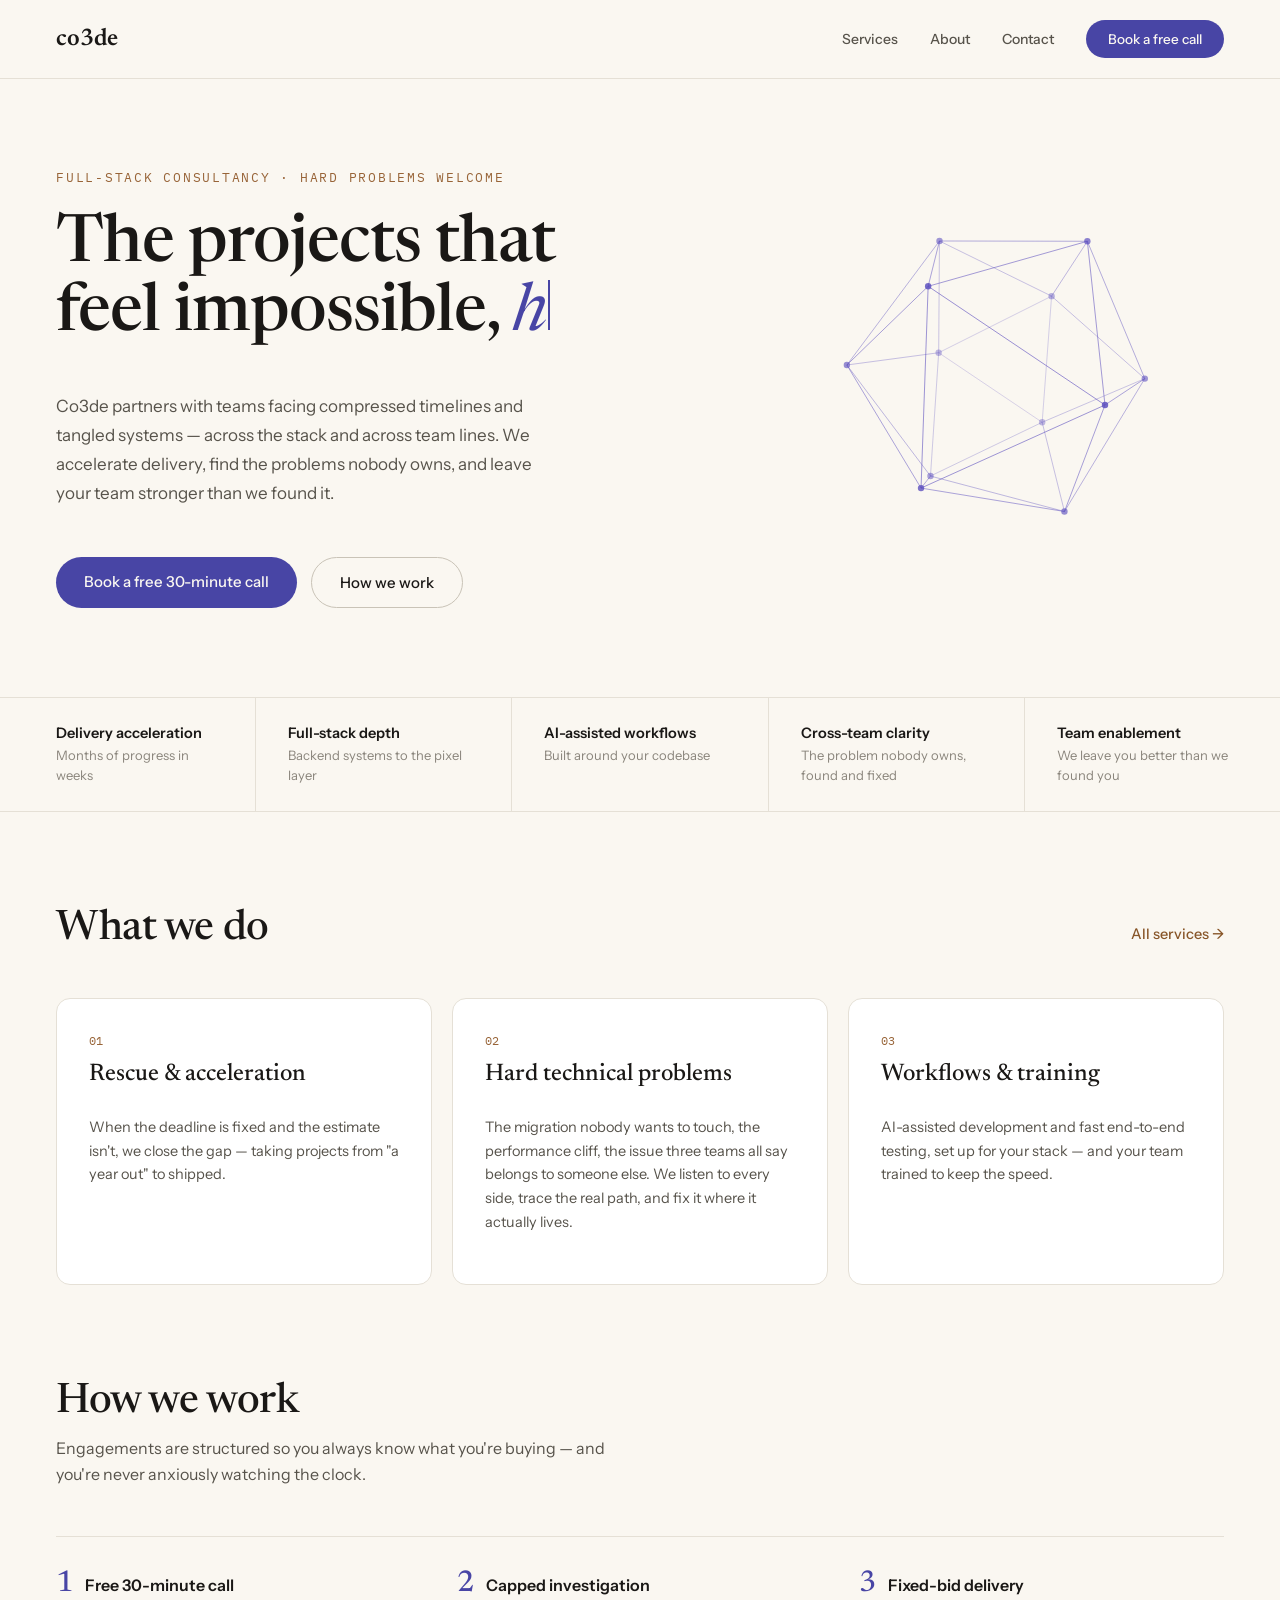
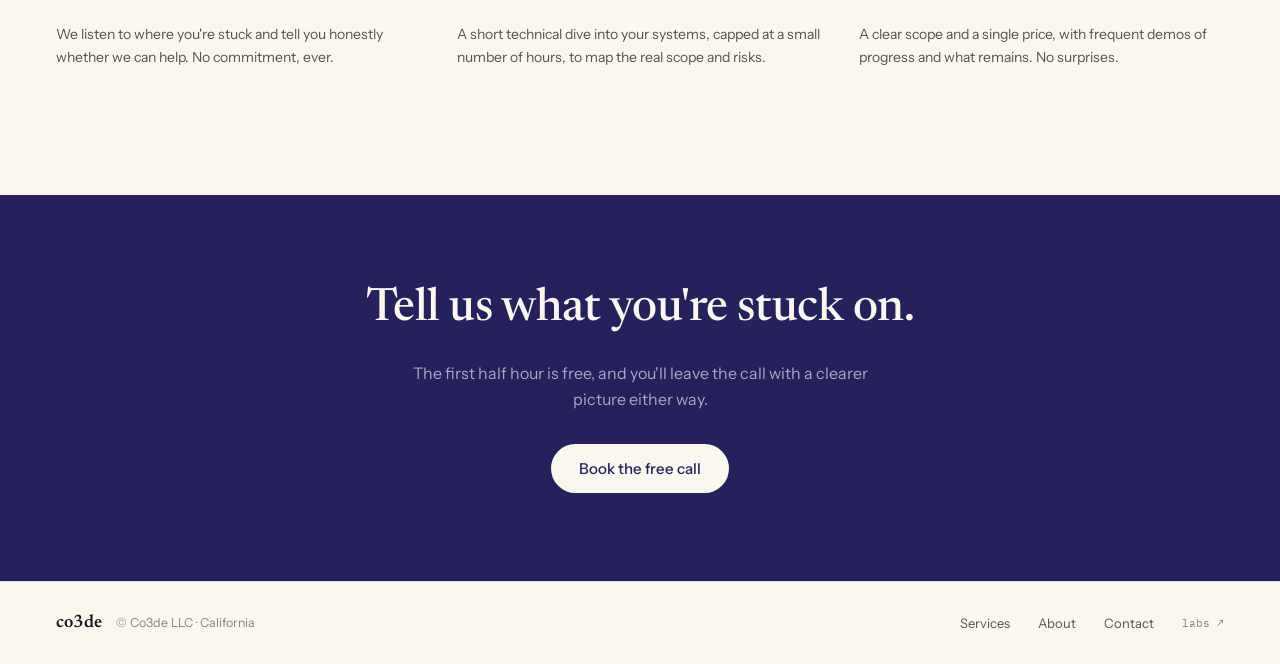
==== commit 4e59e36f: "Add cross-team diagnostic capability to site copy and tune typewriter timing Weave cross-team/cross-" ====
--- a/index.html
+++ b/index.html
@@ -47,7 +47,7 @@
       <div class="hero-text">
         <div class="eyebrow">Full-stack consultancy · Hard problems welcome</div>
         <h1>The projects that feel impossible, <em id="hero-typed" aria-label="handled."></em><span class="hero-cursor" id="hero-cursor"></span></h1>
-        <p class="hero-body">Co3de partners with teams facing compressed timelines and tangled systems — across the entire stack, from backend infrastructure to the pixel layer. We accelerate delivery, modernize your workflows, and leave your team stronger than we found it.</p>
+        <p class="hero-body">Co3de partners with teams facing compressed timelines and tangled systems — across the stack and across team lines. We accelerate delivery, find the problems nobody owns, and leave your team stronger than we found it.</p>
         <div class="hero-ctas">
           <a href="/contact" class="btn-pill btn-solid">Book a free 30-minute call</a>
           <a href="/services" class="btn-pill btn-outline">How we work</a>
@@ -73,6 +73,10 @@
         <div class="capability-caption">Built around your codebase</div>
       </div>
       <div class="capability-cell">
+        <div class="capability-title">Cross-team clarity</div>
+        <div class="capability-caption">The problem nobody owns, found and fixed</div>
+      </div>
+      <div class="capability-cell">
         <div class="capability-title">Team enablement</div>
         <div class="capability-caption">We leave you better than we found you</div>
       </div>
@@ -93,7 +97,7 @@
         <div class="card">
           <div class="card-number">02</div>
           <h3 class="card-title">Hard technical problems</h3>
-          <p class="card-body">The migration nobody wants to touch, the performance cliff, the bug nobody can reproduce — backend, frontend, or in between.</p>
+          <p class="card-body">The migration nobody wants to touch, the performance cliff, the issue three teams all say belongs to someone else. We listen to every side, trace the real path, and fix it where it actually lives.</p>
         </div>
         <div class="card">
           <div class="card-number">03</div>
@@ -165,8 +169,8 @@
   var cursor = document.getElementById('hero-cursor');
   var text = 'handled.';
   var i = 0;
-  var delay = 600;
-  var speed = 115;
+  var delay = 1500;
+  var speed = 200;
   if (window.matchMedia('(prefers-reduced-motion: reduce)').matches) {
     el.textContent = text;
     cursor.style.display = 'none';
--- a/css/style.css
+++ b/css/style.css
@@ -236,12 +236,7 @@
   background: var(--indigo);
   margin-left: 2px;
   vertical-align: baseline;
-  animation: blink 0.6s steps(1) infinite;
-}
-.hero-cursor.done {
-  animation: blink 0.6s steps(1) forwards;
-  animation-iteration-count: 3;
-  animation-fill-mode: forwards;
+  animation: blink 1s steps(1) infinite;
 }
 @keyframes blink {
   0%, 100% { opacity: 1; }
